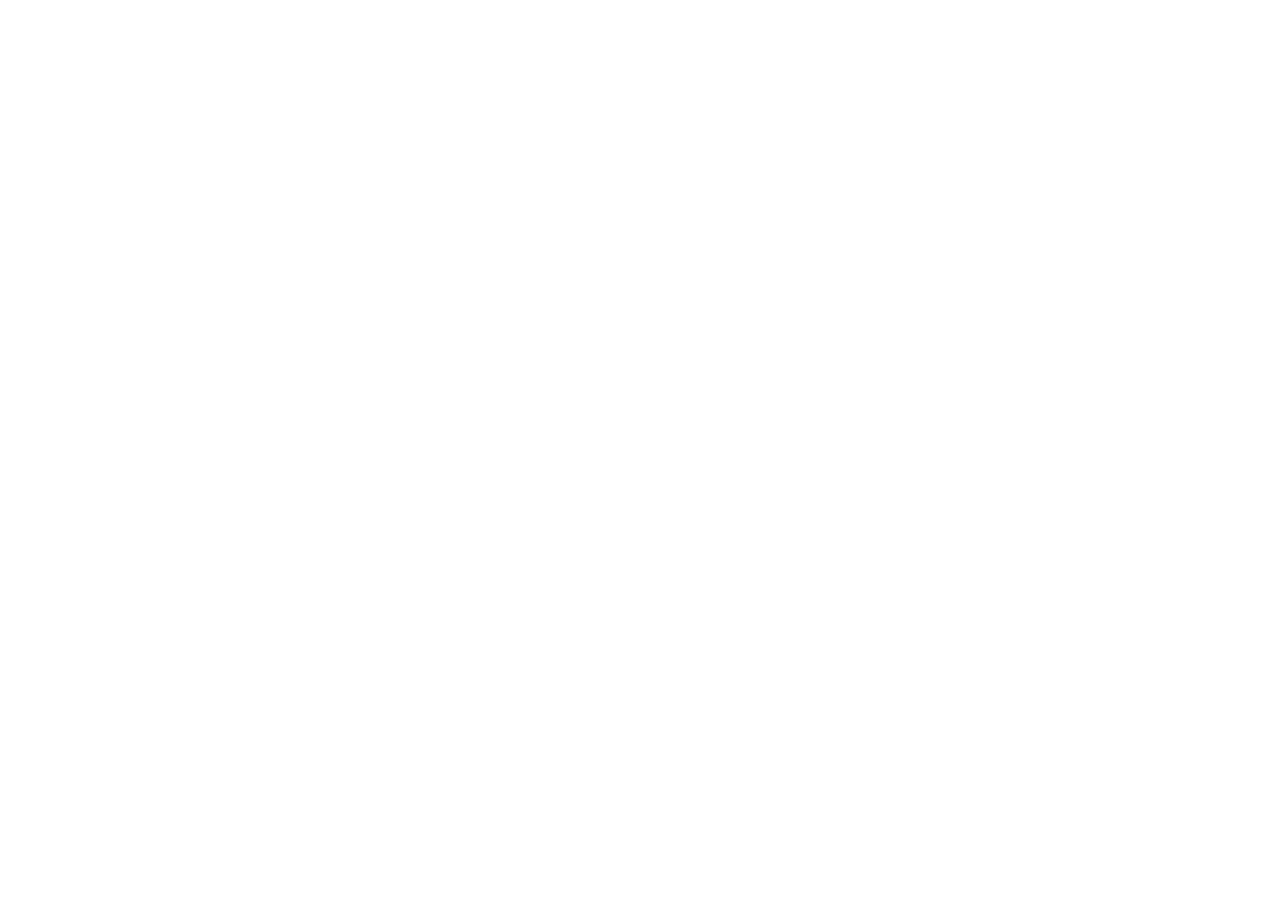
==== 1 - js drumkit/index.html @ 7867efe1 "Initial commit" ====
<!DOCTYPE html>
<html lang="en">
<head>
    <meta charset="UTF-8">
    <meta http-equiv="X-UA-Compatible" content="IE=edge">
    <meta name="viewport" content="width=device-width, initial-scale=1.0">
    <title>js drumkit</title>
</head>
<body>
    <header>

    </header>
    <grid>
        
    </grid>
</body>
</html>
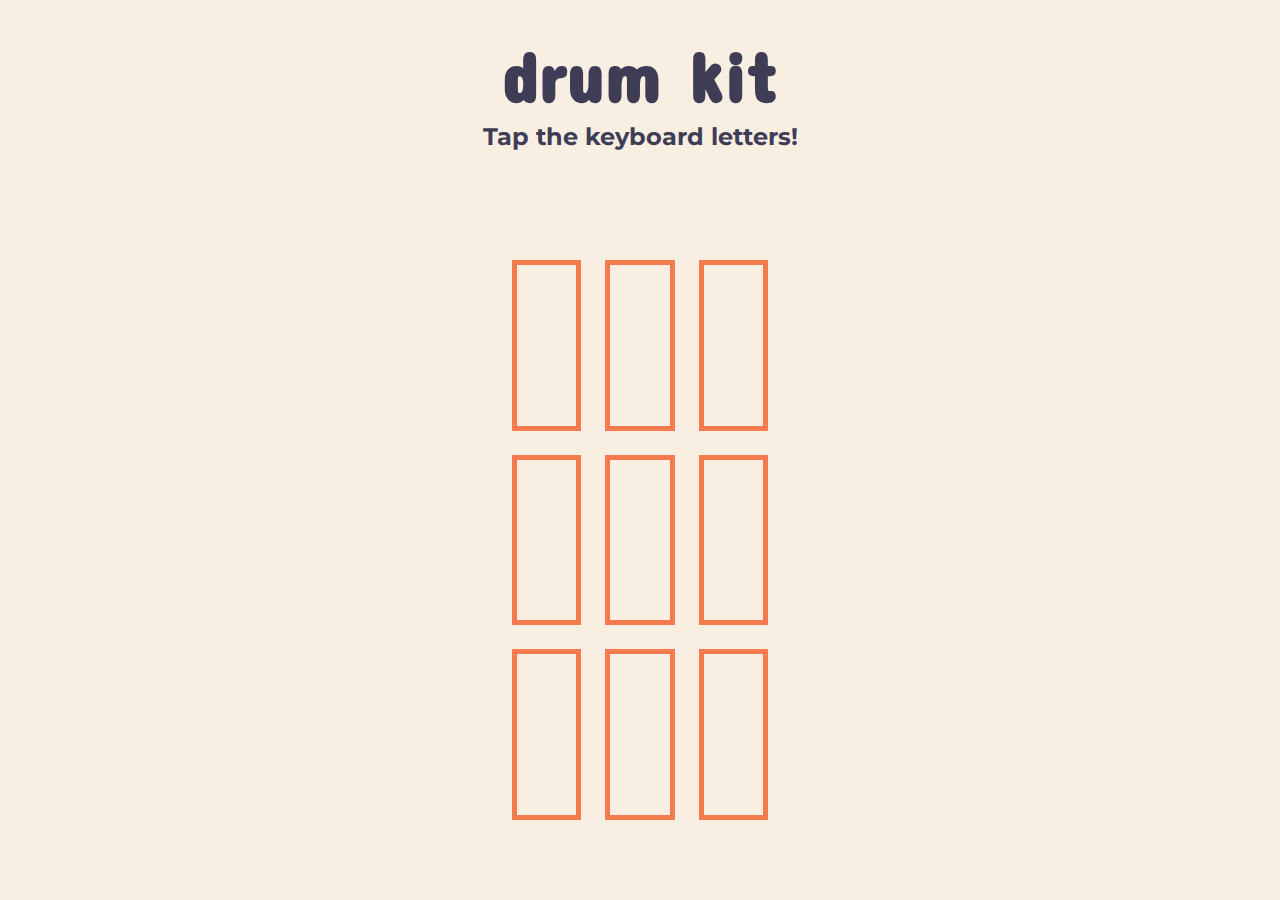
==== commit 9bde2837: "added grid and text" ====
--- a/1 - js drumkit/index.html
+++ b/1 - js drumkit/index.html
@@ -5,13 +5,30 @@
     <meta http-equiv="X-UA-Compatible" content="IE=edge">
     <meta name="viewport" content="width=device-width, initial-scale=1.0">
     <title>js drumkit</title>
+
+    <!--Stylesheet-->
+    <link rel="stylesheet" href="./style.css">
+
+    <!--Fonts-->
+    <link rel="preconnect" href="https://fonts.googleapis.com">
+    <link rel="preconnect" href="https://fonts.gstatic.com" crossorigin>
+    <link href="https://fonts.googleapis.com/css2?family=Concert+One&family=Montserrat&display=swap" rel="stylesheet">
 </head>
 <body>
     <header>
-
+        <h1>drum kit</h1>
+        <h3>Tap the keyboard letters!</h3>
     </header>
-    <grid>
-        
-    </grid>
+    <section id="grid">
+        <div class="grid-item"></div>
+        <div class="grid-item"></div>
+        <div class="grid-item"></div>
+        <div class="grid-item"></div>
+        <div class="grid-item"></div>
+        <div class="grid-item"></div>
+        <div class="grid-item"></div>
+        <div class="grid-item"></div>
+        <div class="grid-item"></div>
+    </section>
 </body>
 </html>--- a/1 - js drumkit/style.css
+++ b/1 - js drumkit/style.css
@@ -0,0 +1,64 @@
+/**
+ * style.css
+ * contains the code for styling js drumkit
+*/
+
+/*-----Colors-----*/
+:root {
+    --beige: #F9EEE2;
+    --blue: #3F3D56;
+    --orange: #F57A4D;
+    --red: #9C3725;
+ }
+
+/*-----General-----*/
+* {
+    margin: 0;
+    padding: 0;
+    box-sizing: border-box;
+}
+
+body {
+    height: 100vh;
+    width: 100vw;
+
+    background-color: var(--beige);
+    color: var(--blue);
+    font-family: 'Concert One', cursive;
+    line-height: 1.3;
+}
+
+h1 {
+    font-size: 4.5rem;
+}
+
+h3 {
+    font-family: 'Montserrat', sans-serif;
+    font-size: 1.5rem;
+}
+
+header {
+    height: 20vh;
+
+    display: flex;
+    flex-direction: column;
+    justify-content: center;
+    align-items: center;
+
+    padding: 3rem;
+}
+
+/*-----Grid-----*/
+#grid {
+    height: 80vh;
+    padding: 5rem 32rem;
+
+    display: grid;
+    grid-template-columns: auto auto auto;
+    grid-template-rows: auto;
+    gap: 1.5rem;
+}
+
+.grid-item {
+    border: solid 5px var(--orange);
+}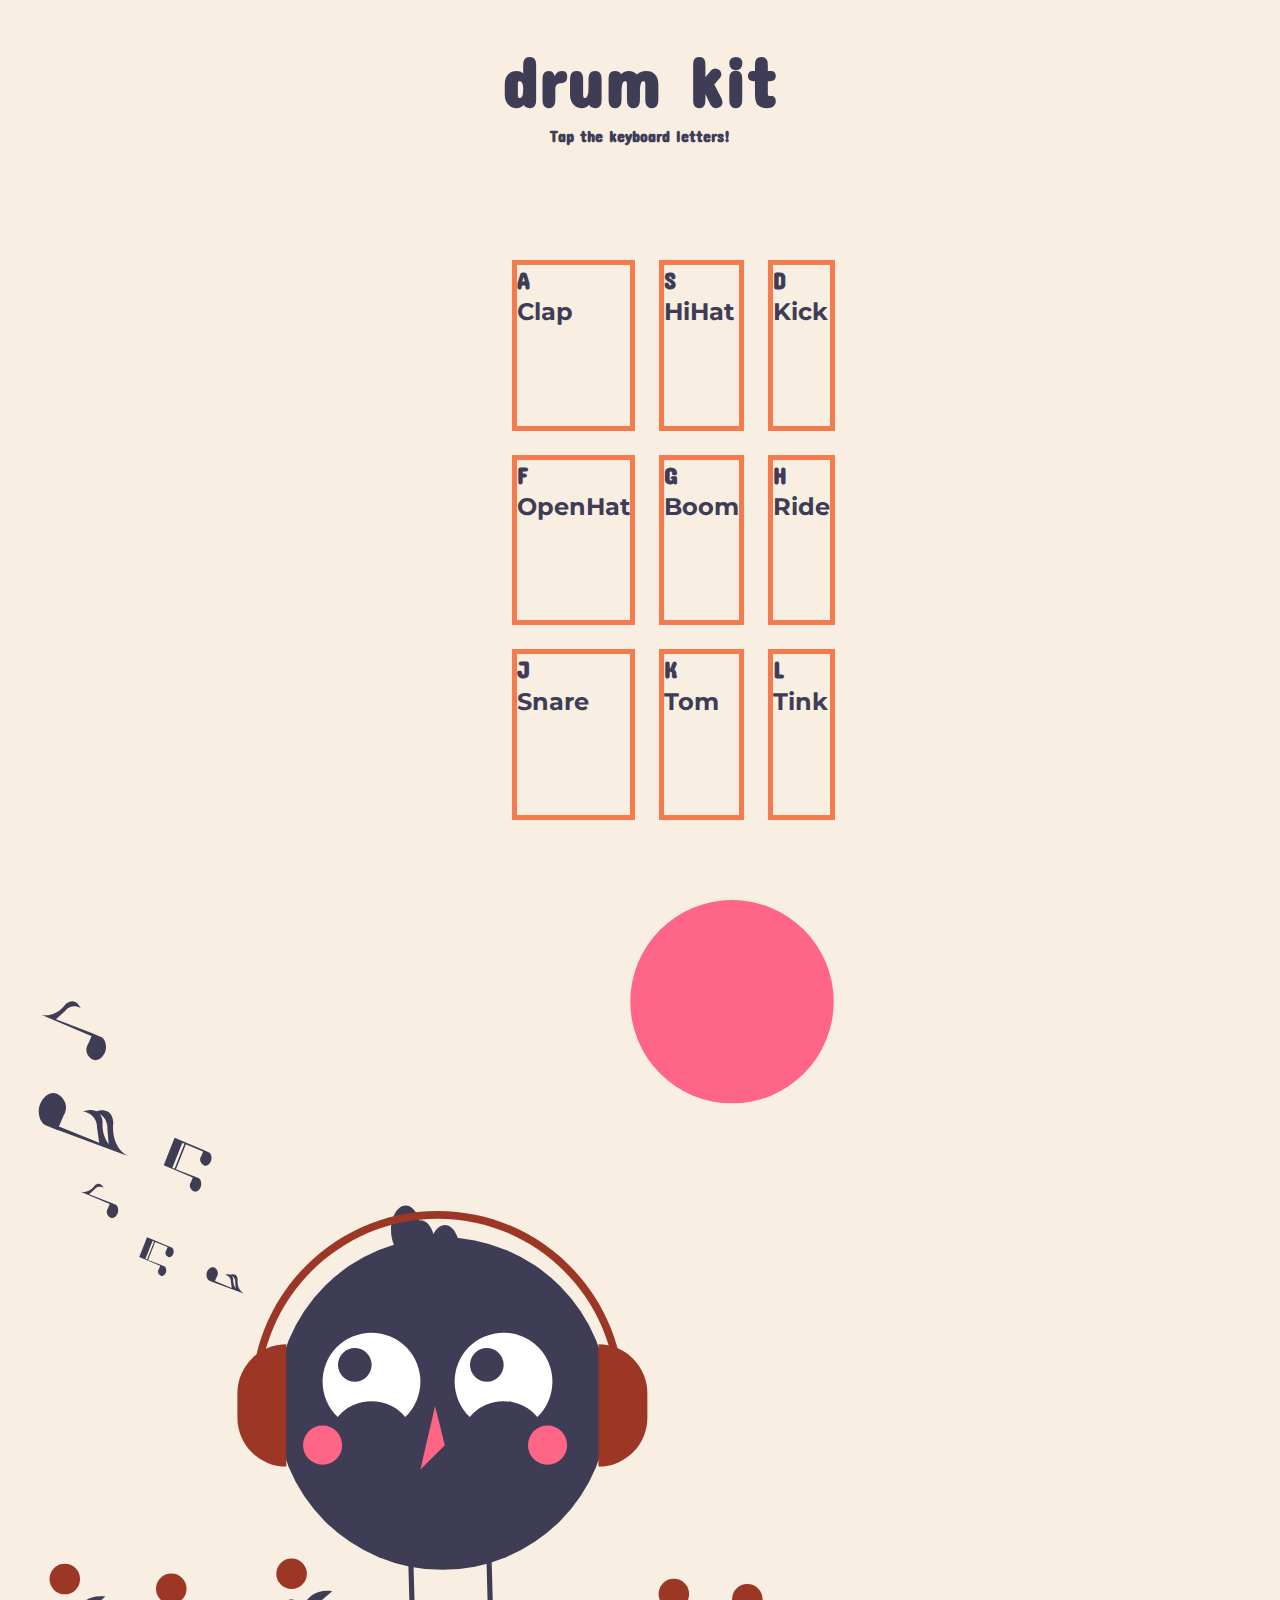
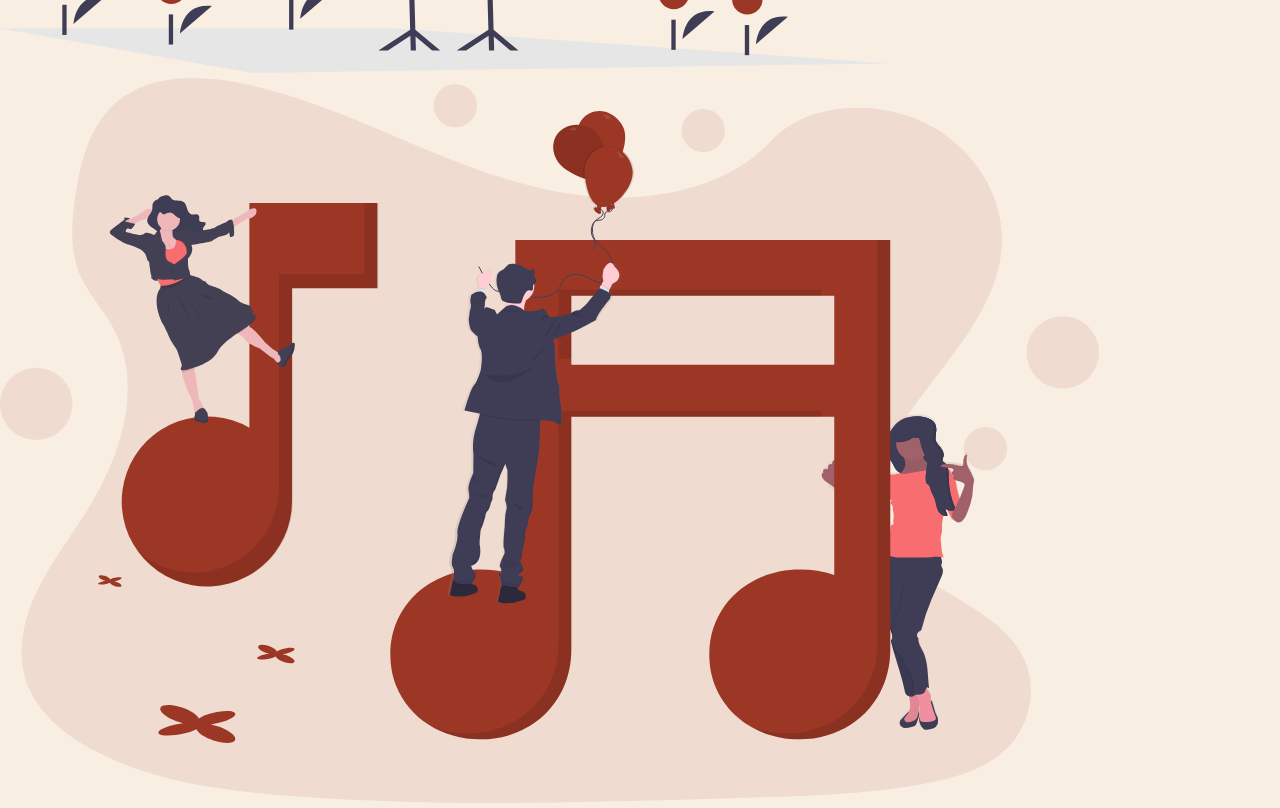
==== commit c3aff1ff: "added images and box text" ====
--- a/1 - js drumkit/index.html
+++ b/1 - js drumkit/index.html
@@ -17,18 +17,47 @@
 <body>
     <header>
         <h1>drum kit</h1>
-        <h3>Tap the keyboard letters!</h3>
+        <h4>Tap the keyboard letters!</h4>
     </header>
     <section id="grid">
-        <div class="grid-item"></div>
-        <div class="grid-item"></div>
-        <div class="grid-item"></div>
-        <div class="grid-item"></div>
-        <div class="grid-item"></div>
-        <div class="grid-item"></div>
-        <div class="grid-item"></div>
-        <div class="grid-item"></div>
-        <div class="grid-item"></div>
+        <div class="grid-item">
+            <h2>A</h2>
+            <h3>Clap</h3>
+        </div>
+        <div class="grid-item">
+            <h2>S</h2>
+            <h3>HiHat</h3>
+        </div>
+        <div class="grid-item">
+            <h2>D</h2>
+            <h3>Kick</h3>
+        </div>
+        <div class="grid-item">
+            <h2>F</h2>
+            <h3>OpenHat</h3>
+        </div>
+        <div class="grid-item">
+            <h2>G</h2>
+            <h3>Boom</h3>
+        </div>
+        <div class="grid-item">
+            <h2>H</h2>
+            <h3>Ride</h3>
+        </div>
+        <div class="grid-item">
+            <h2>J</h2>
+            <h3>Snare</h3>
+        </div>
+        <div class="grid-item">
+            <h2>K</h2>
+            <h3>Tom</h3>
+        </div>
+        <div class="grid-item">
+            <h2>L</h2>
+            <h3>Tink</h3>
+        </div>
     </section>
+    <img src="./assets/img/bird-music.svg" alt="bird with headphones listening to music" id="bird-music">
+    <img src="./assets/img/music-note.svg" alt="people standing around two music notes" id="music-note">
 </body>
 </html>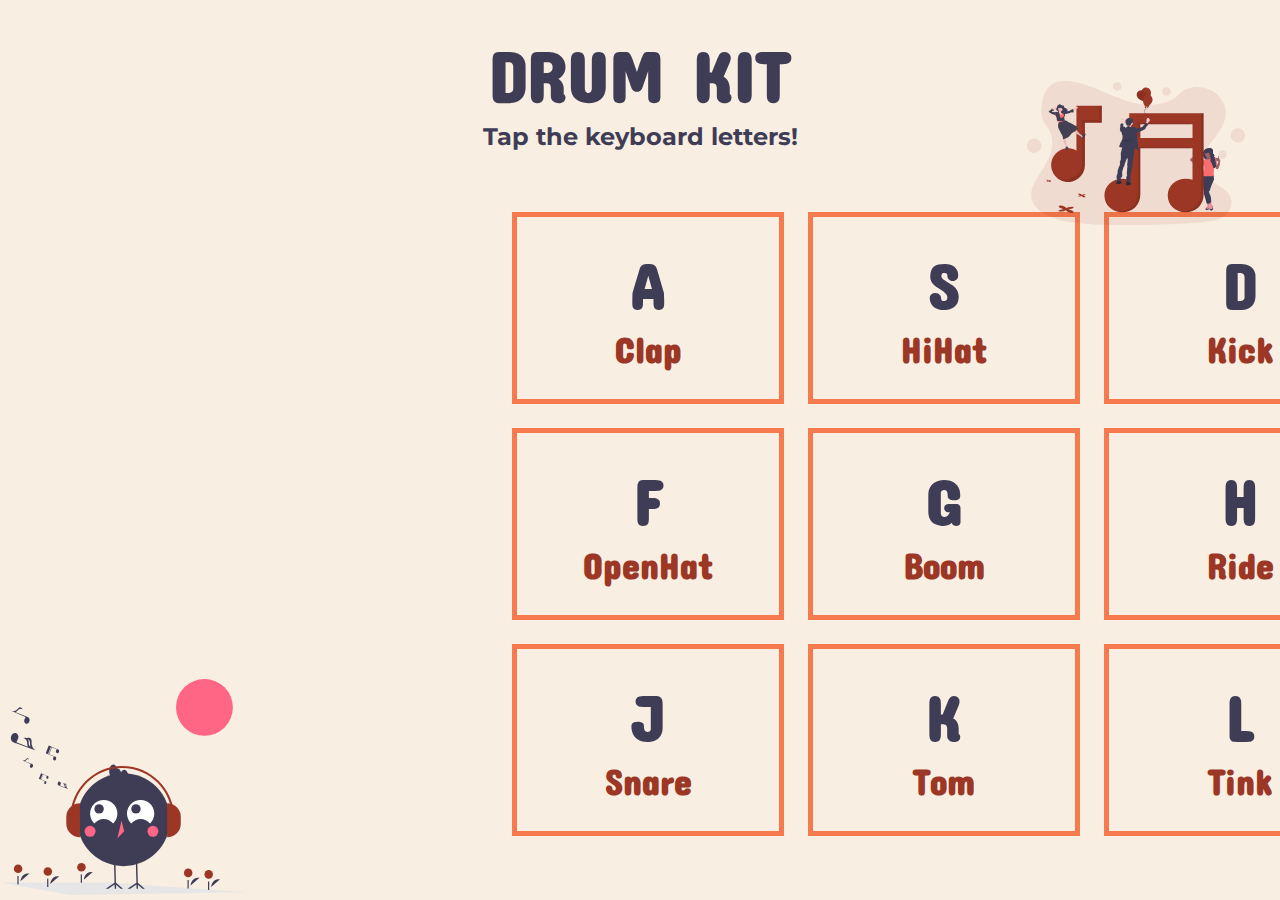
==== commit 2adde3f9: "added audio and link to javascript file" ====
--- a/1 - js drumkit/index.html
+++ b/1 - js drumkit/index.html
@@ -57,7 +57,20 @@
             <h3>Tink</h3>
         </div>
     </section>
+    
+    <audio src="./assets/clap.wav" id="clap"></audio>
+    <audio src="./assets/hihat.wav" id="hihat"></audio>
+    <audio src="./assets/kick.wav" id="kick"></audio>
+    <audio src="./assets/openhat.wav" id="openhat"></audio>
+    <audio src="./assets/boom.wav" id="boom"></audio>
+    <audio src="./assets/ride.wav" id="ride"></audio>
+    <audio src="./assets/snare.wav" id="snare"></audio>
+    <audio src="./assets/tom.wav" id="tom"></audio>
+    <audio src="./assets/tink.wav" id="tink"></audio>
+
     <img src="./assets/img/bird-music.svg" alt="bird with headphones listening to music" id="bird-music">
     <img src="./assets/img/music-note.svg" alt="people standing around two music notes" id="music-note">
+
+    <script src="./script.js"></script>
 </body>
 </html>--- a/1 - js drumkit/style.css
+++ b/1 - js drumkit/style.css
@@ -30,9 +30,19 @@
 
 h1 {
     font-size: 4.5rem;
+    text-transform: uppercase;
+}
+
+h2 {
+    font-size: 4rem;
 }
 
 h3 {
+    font-size: 2.25rem;
+    color: var(--red);
+}
+
+h4 {
     font-family: 'Montserrat', sans-serif;
     font-size: 1.5rem;
 }
@@ -51,7 +61,7 @@
 /*-----Grid-----*/
 #grid {
     height: 80vh;
-    padding: 5rem 32rem;
+    padding: 2rem 32rem 5rem;
 
     display: grid;
     grid-template-columns: auto auto auto;
@@ -60,5 +70,33 @@
 }
 
 .grid-item {
+    height: 12rem;
+    width: 17rem;
+
+    display: flex;
+    flex-direction: column;
+    justify-content: center;
+    align-items: center;
+
+    text-align: center;
     border: solid 5px var(--orange);
+    cursor: pointer;
+}
+
+/*-----Images-----*/
+#bird-music {
+    position: absolute;
+    top: 75%;
+
+    width: 15.5rem;
+    height: 14rem;
+}
+
+#music-note {
+    position: absolute;
+    left: 80%;
+    bottom: 75%;
+
+    width: 14rem;
+    height: 9rem;
 }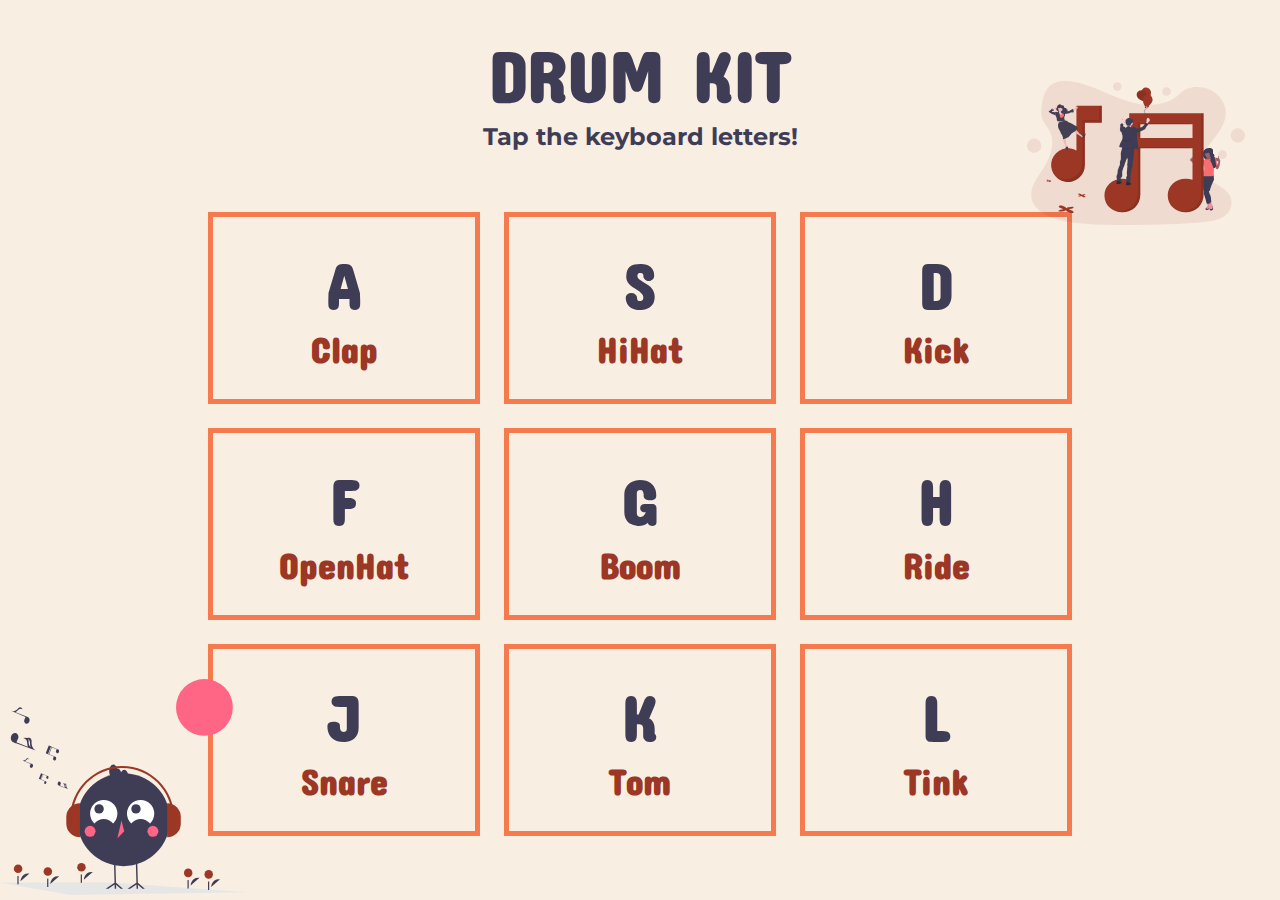
==== commit 335b9b7d: "added data attributes" ====
--- a/1 - js drumkit/index.html
+++ b/1 - js drumkit/index.html
@@ -20,53 +20,53 @@
         <h4>Tap the keyboard letters!</h4>
     </header>
     <section id="grid">
-        <div class="grid-item">
+        <div class="grid-item" data-letter="a">
             <h2>A</h2>
             <h3>Clap</h3>
         </div>
-        <div class="grid-item">
+        <div class="grid-item" data-letter="s">
             <h2>S</h2>
             <h3>HiHat</h3>
         </div>
-        <div class="grid-item">
+        <div class="grid-item" data-letter="d">
             <h2>D</h2>
             <h3>Kick</h3>
         </div>
-        <div class="grid-item">
+        <div class="grid-item" data-letter="f">
             <h2>F</h2>
             <h3>OpenHat</h3>
         </div>
-        <div class="grid-item">
+        <div class="grid-item" data-letter="g">
             <h2>G</h2>
             <h3>Boom</h3>
         </div>
-        <div class="grid-item">
+        <div class="grid-item" data-letter="h">
             <h2>H</h2>
             <h3>Ride</h3>
         </div>
-        <div class="grid-item">
+        <div class="grid-item" data-letter="j">
             <h2>J</h2>
             <h3>Snare</h3>
         </div>
-        <div class="grid-item">
+        <div class="grid-item" data-letter="k">
             <h2>K</h2>
             <h3>Tom</h3>
         </div>
-        <div class="grid-item">
+        <div class="grid-item" data-letter="l">
             <h2>L</h2>
             <h3>Tink</h3>
         </div>
     </section>
     
-    <audio src="./assets/clap.wav" id="clap"></audio>
-    <audio src="./assets/hihat.wav" id="hihat"></audio>
-    <audio src="./assets/kick.wav" id="kick"></audio>
-    <audio src="./assets/openhat.wav" id="openhat"></audio>
-    <audio src="./assets/boom.wav" id="boom"></audio>
-    <audio src="./assets/ride.wav" id="ride"></audio>
-    <audio src="./assets/snare.wav" id="snare"></audio>
-    <audio src="./assets/tom.wav" id="tom"></audio>
-    <audio src="./assets/tink.wav" id="tink"></audio>
+    <audio src="./assets/clap.wav" data-letter="a"></audio>
+    <audio src="./assets/hihat.wav" data-letter="s"></audio>
+    <audio src="./assets/kick.wav" data-letter="d"></audio>
+    <audio src="./assets/openhat.wav" data-letter="f"></audio>
+    <audio src="./assets/boom.wav" data-letter="g"></audio>
+    <audio src="./assets/ride.wav" data-letter="h"></audio>
+    <audio src="./assets/snare.wav" data-letter="j"></audio>
+    <audio src="./assets/tom.wav" data-letter="k"></audio>
+    <audio src="./assets/tink.wav" data-letter="l"></audio>
 
     <img src="./assets/img/bird-music.svg" alt="bird with headphones listening to music" id="bird-music">
     <img src="./assets/img/music-note.svg" alt="people standing around two music notes" id="music-note">
--- a/1 - js drumkit/style.css
+++ b/1 - js drumkit/style.css
@@ -26,6 +26,8 @@
     color: var(--blue);
     font-family: 'Concert One', cursive;
     line-height: 1.3;
+
+    overflow-x: hidden;
 }
 
 h1 {
@@ -63,6 +65,8 @@
     height: 80vh;
     padding: 2rem 32rem 5rem;
 
+    justify-content: center;
+
     display: grid;
     grid-template-columns: auto auto auto;
     grid-template-rows: auto;
@@ -83,6 +87,17 @@
     cursor: pointer;
 }
 
+.selected {
+    animation-name: size;
+    animation-duration: 0.3s;
+}
+
+@keyframes size {
+    0% {border: solid 5px var(--orange);}
+    50% {border: solid 10px var(--red);}
+    100% {border: solid 5px var(--orange);}
+}
+
 /*-----Images-----*/
 #bird-music {
     position: absolute;
